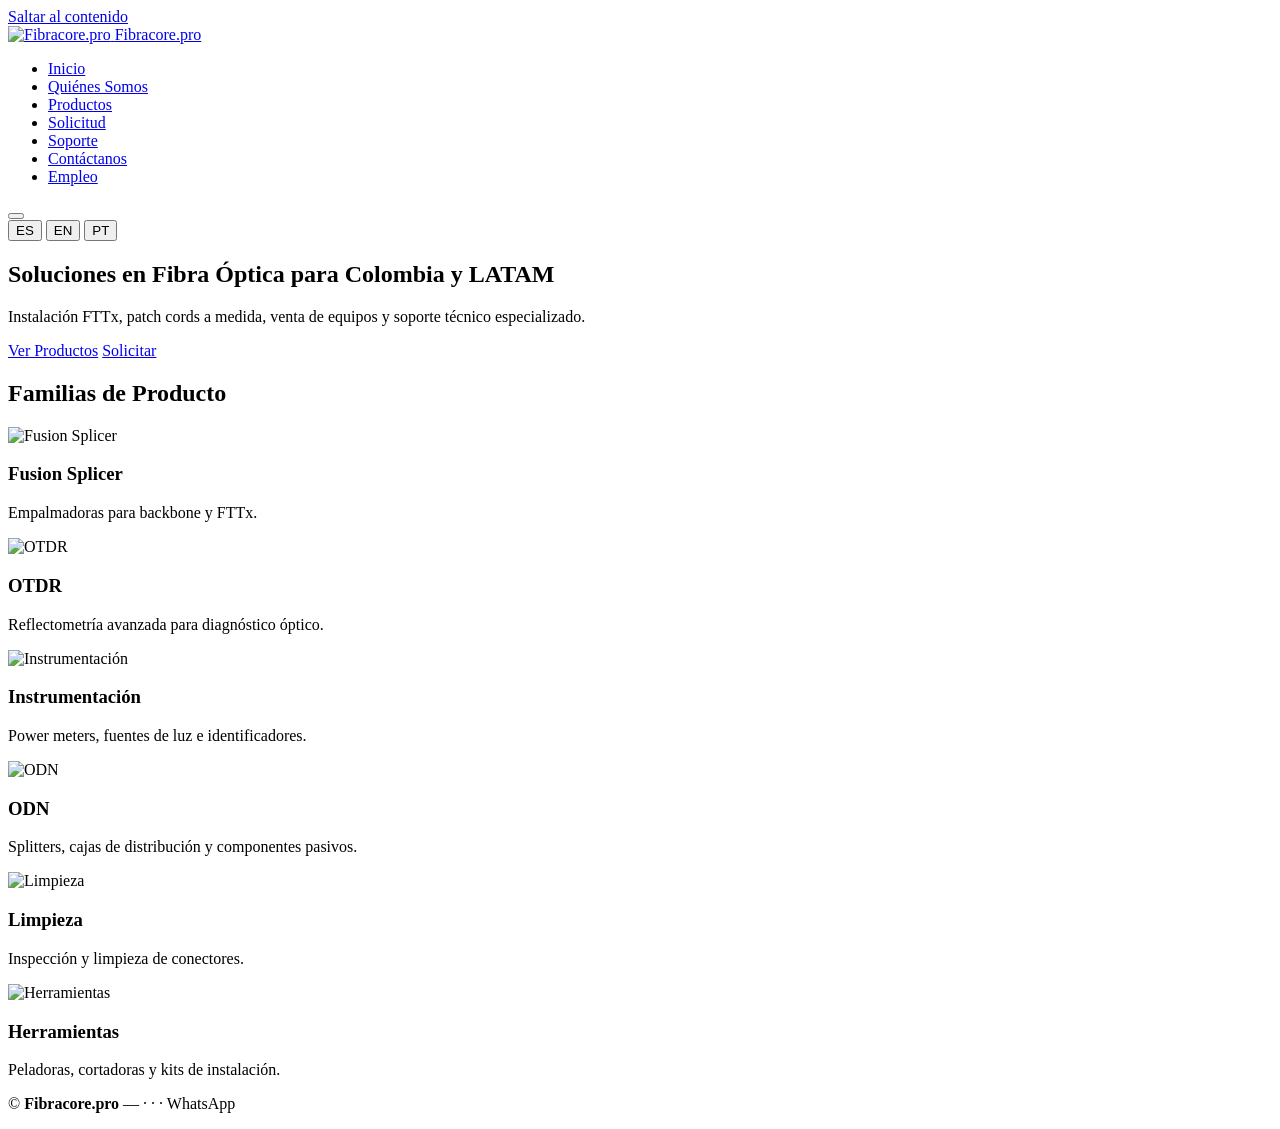
==== index.html @ 35633868 "Add files via upload First template for Fibracore.pro" ====
<!DOCTYPE html>
<html lang="es">
<head>
  <meta charset="UTF-8" />
  <meta name="viewport" content="width=device-width, initial-scale=1" />
  <meta name="description" content="Fibracore.pro: soluciones en fibra óptica en Colombia y LATAM. Instalación FTTx, patch cords, venta de equipos y soporte." />
  <title>Fibracore.pro</title>
  <link rel="stylesheet" href="assets/css/styles.css" />
  <script src="https://code.jquery.com/jquery-3.7.1.min.js"></script>
  <!-- <script src="assets/js/jquery-3.7.1.min.js"></script> -->
  <script src="config/config.js"></script>
  <script src="assets/js/i18n.js"></script>
  <script src="assets/js/main.js"></script>
</head>
<body>
  <a class="skip-link" href="#main">Saltar al contenido</a>
  <header>
    <a class="brand" href="index.html" aria-label="Fibracore.pro Home">
      <img src="assets/img/logo.svg" alt="Fibracore.pro"/>
      <span>Fibracore.pro</span>
    </a>

    <nav aria-label="Navegación principal">
      <ul>
        <li><a href="index.html" data-i18n="menu_home">Inicio</a></li>
        <li><a href="quienes-somos.html" data-i18n="menu_about">Quiénes Somos</a></li>
        <li><a href="productos.html" data-i18n="menu_products">Productos</a></li>
        <li><a href="solicitud.html" data-i18n="menu_request">Solicitud</a></li>
        <li><a href="soporte.html" data-i18n="menu_support">Soporte</a></li>
        <li><a href="contactanos.html" data-i18n="menu_contact">Contáctanos</a></li>
        <li><a href="empleo.html" data-i18n="menu_jobs">Empleo</a></li>
      </ul>
    </nav>

    <button class="hamburger" aria-label="Abrir menú" aria-expanded="false"><span></span></button>

    <div class="lang-selector" aria-label="Selector de idioma">
      <button class="lang-btn" data-lang="ES">ES</button>
      <button class="lang-btn" data-lang="EN">EN</button>
      <button class="lang-btn" data-lang="PT">PT</button>
    </div>
  </header>
  <main id="main">
    <section class="hero" style="background-image:url('assets/img/hero/hero-fttx.svg'); background-size:cover; background-position:center;">
      <h1 data-i18n="hero_title">Soluciones en Fibra Óptica para Colombia y LATAM</h1>
      <p data-i18n="hero_sub">Instalación FTTx, patch cords a medida, venta de equipos y soporte técnico especializado.</p>
      <div class="cta">
        <a class="btn" href="productos.html" data-i18n="cta_view_products">Ver Productos</a>
        <a class="btn" href="solicitud.html" data-i18n="cta_request">Solicitar</a>
      </div>
    </section>

    <section class="section">
      <h2 data-i18n="families_title">Familias de Producto</h2>
      <div class="cards">
        <article class="card"><img src="assets/img/productos/fusion.svg" alt="Fusion Splicer"><h3>Fusion Splicer</h3><p>Empalmadoras para backbone y FTTx.</p></article>
        <article class="card"><img src="assets/img/productos/otdr.svg" alt="OTDR"><h3>OTDR</h3><p>Reflectometría avanzada para diagnóstico óptico.</p></article>
        <article class="card"><img src="assets/img/productos/instrumentos.svg" alt="Instrumentación"><h3>Instrumentación</h3><p>Power meters, fuentes de luz e identificadores.</p></article>
        <article class="card"><img src="assets/img/productos/odn.svg" alt="ODN"><h3>ODN</h3><p>Splitters, cajas de distribución y componentes pasivos.</p></article>
        <article class="card"><img src="assets/img/productos/limpieza.svg" alt="Limpieza"><h3>Limpieza</h3><p>Inspección y limpieza de conectores.</p></article>
        <article class="card"><img src="assets/img/productos/herramientas.svg" alt="Herramientas"><h3>Herramientas</h3><p>Peladoras, cortadoras y kits de instalación.</p></article>
      </div>
    </section>
  </main>
  <footer>
    <p>
      © <span id="year"></span> <strong>Fibracore.pro</strong> — 
      <span id="f_direccion"></span> · 
      <a id="f_email"></a> · 
      <a id="f_tel"></a> ·
      <a id="f_whatsapp" target="_blank" rel="noopener" data-i18n="footer_whatsapp">WhatsApp</a>
    </p>
  </footer>

</body>
</html>
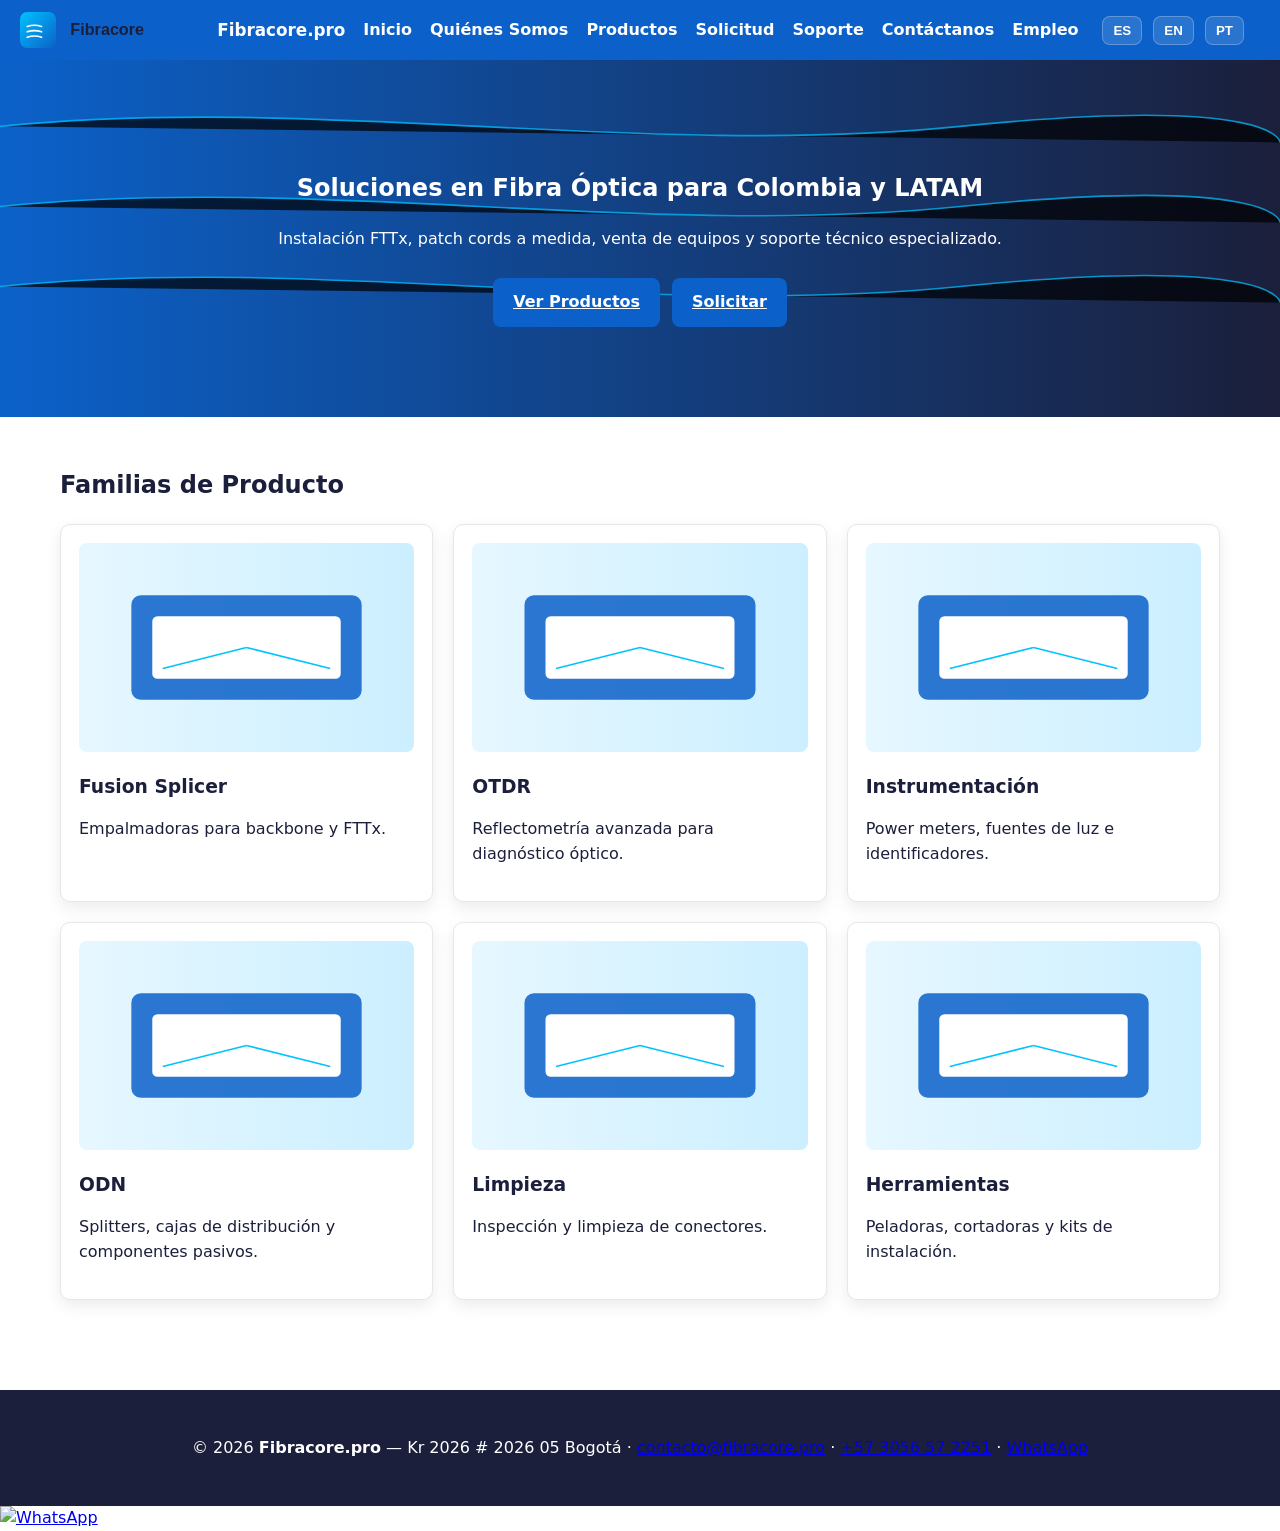
==== commit 9bac0470: "Update index.html Add Whatsapp button" ====
--- a/index.html
+++ b/index.html
@@ -71,6 +71,8 @@
       <a id="f_whatsapp" target="_blank" rel="noopener" data-i18n="footer_whatsapp">WhatsApp</a>
     </p>
   </footer>
-
+<a href="#" id="wa-floating" class="whatsapp-float" target="_blank">
+  <img src="https://upload.wikimedia.org" alt="WhatsApp">
+</a>
 </body>
-</html>+</html>
--- a/assets/css/styles.css
+++ b/assets/css/styles.css
@@ -0,0 +1,79 @@
+/* assets/css/styles.css (producción) */
+:root {
+  --color-primary: #0B61C9;
+  --color-accent:  #00C2FF;
+  --color-dark:    #1B1F3B;
+  --color-muted:   #6B7280;
+  --color-bg:      #FFFFFF;
+  --max-width:     1200px;
+
+  --radius: 10px;
+  --shadow: 0 6px 16px rgba(0,0,0,.08);
+}
+
+* { box-sizing: border-box; }
+html, body { margin: 0; padding: 0; }
+body {
+  font-family: "Inter", "Segoe UI", system-ui, -apple-system, Roboto, Helvetica, Arial, sans-serif;
+  color: var(--color-dark);
+  background: var(--color-bg);
+  line-height: 1.55;
+}
+
+/* Accesibilidad */
+a:focus-visible, button:focus-visible, input:focus-visible, select:focus-visible, textarea:focus-visible {
+  outline: 3px solid var(--color-accent);
+  outline-offset: 2px;
+}
+.skip-link { position: absolute; left: -9999px; top: auto; }
+.skip-link:focus { left: 16px; top: 16px; background:#fff; color:#000; padding:8px 12px; border-radius: 6px; }
+
+/* HEADER */
+header { position: sticky; top: 0; z-index: 100; background: var(--color-primary); color: #fff; display: grid; grid-template-columns: auto 1fr auto auto; align-items: center; gap: 16px; padding: 12px 20px; }
+.brand { display: inline-flex; align-items: center; gap: 10px; text-decoration: none; color:#fff; }
+.brand img { height: 36px; width: auto; display:block; }
+.brand span { font-weight: 700; font-size: 1.05rem; }
+nav ul { list-style: none; padding: 0; margin: 0; display: flex; gap: 18px; align-items: center; justify-content: center; }
+nav a { color: #fff; text-decoration: none; font-weight: 600; }
+nav a:hover { text-decoration: underline; }
+.lang-selector button { background: rgba(255,255,255,.12); color:#fff; border:1px solid rgba(255,255,255,.25); padding: 6px 10px; border-radius: 8px; cursor:pointer; margin-left: 6px; }
+.lang-selector button:hover { background: rgba(255,255,255,.2); }
+
+/* HAMBURGER (móvil) */
+.hamburger { display: none; width: 42px; height: 42px; border-radius: 8px; border:1px solid rgba(255,255,255,.3); background: transparent; color:#fff; cursor:pointer; }
+.hamburger span, .hamburger::before, .hamburger::after { content:""; display: block; height: 2px; background: #fff; margin: 7px 8px; }
+nav ul.open { display: flex; }
+.no-scroll { overflow: hidden; }
+
+/* HERO */
+.hero { color: #fff; text-align: center; padding: 90px 20px; background: linear-gradient(135deg, var(--color-primary), var(--color-dark)); }
+.hero .cta { display: inline-flex; gap: 12px; margin-top: 10px; }
+
+/* SECCIONES */
+.section { padding: 50px 20px; max-width: var(--max-width); margin: auto; }
+.section h2 { margin-top: 0; }
+
+/* CARDS */
+.cards { display: grid; grid-template-columns: repeat(12, 1fr); gap: 20px; }
+.card { grid-column: span 12; background: #fff; border: 1px solid #E5E7EB; border-radius: var(--radius); padding: 18px; box-shadow: var(--shadow); }
+.card img, .card svg { width: 100%; height: auto; border-radius: 8px; }
+.card h3 { margin-top: 12px; margin-bottom: 8px; }
+
+/* FORMULARIOS */
+form input, form textarea, form select { width: 100%; padding: 12px; border-radius: 8px; border: 1px solid #D1D5DB; margin-bottom: 12px; font-size: 1rem; }
+button, .btn { background: var(--color-primary); color:#fff; border: none; border-radius: 8px; padding: 12px 20px; cursor: pointer; font-weight: 600; }
+button:hover, .btn:hover { filter: brightness(0.95); }
+
+/* FOOTER */
+footer { background: var(--color-dark); color:#fff; text-align: center; padding: 30px 16px; margin-top: 40px; }
+
+/* GRID responsive */
+@media (min-width: 640px) { .card { grid-column: span 6; } }
+@media (min-width: 960px) { .card { grid-column: span 4; } }
+
+/* NAV responsive */
+@media (max-width: 900px) {
+  header { grid-template-columns: auto auto auto auto; }
+  nav ul { position: fixed; inset: 60px 0 0 0; background: var(--color-primary); flex-direction: column; padding: 20px; display: none; }
+  .hamburger { display: inline-block; }
+}
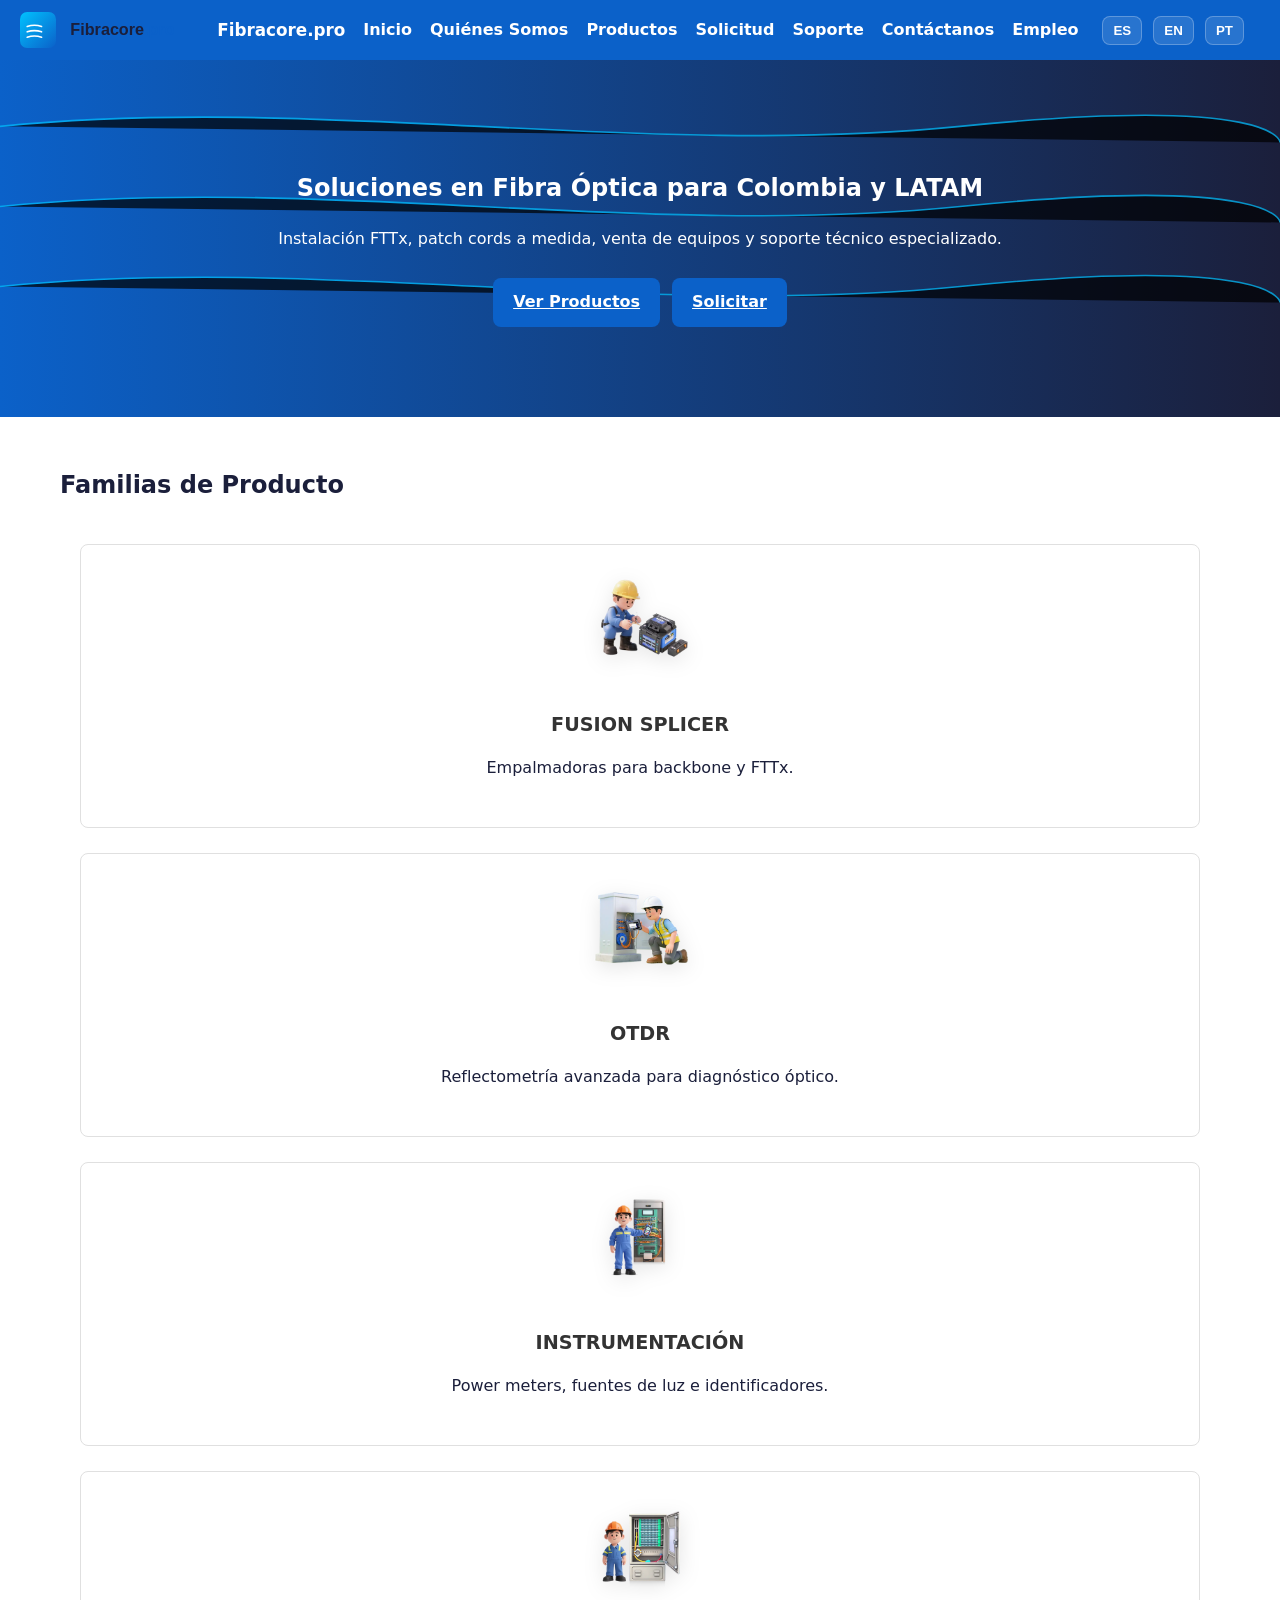
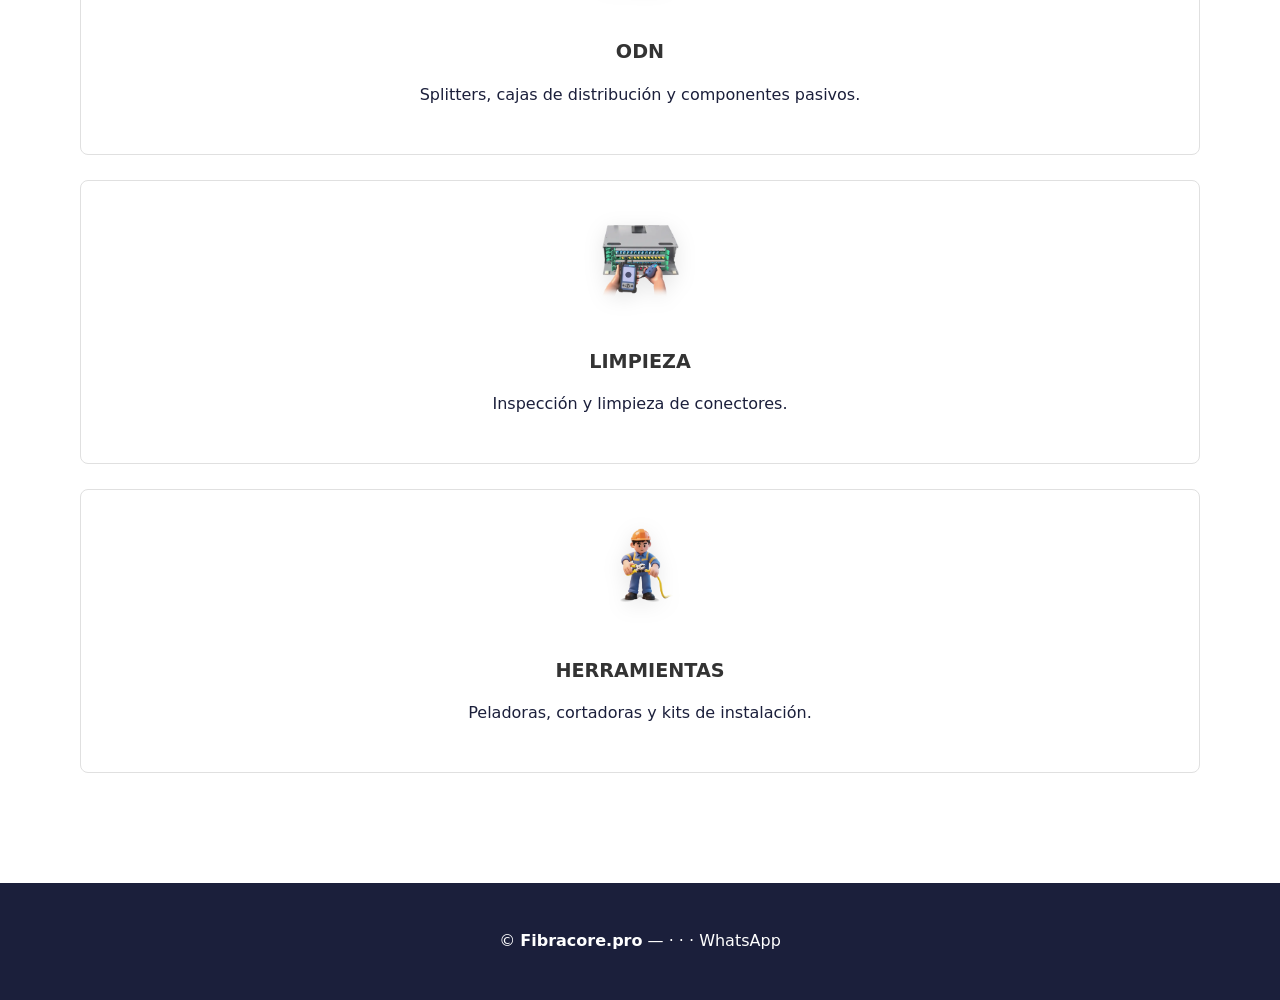
==== commit 7c2511c2: "Add files via upload Put images" ====
--- a/index.html
+++ b/index.html
@@ -53,12 +53,12 @@
     <section class="section">
       <h2 data-i18n="families_title">Familias de Producto</h2>
       <div class="cards">
-        <article class="card"><img src="assets/img/productos/fusion.svg" alt="Fusion Splicer"><h3>Fusion Splicer</h3><p>Empalmadoras para backbone y FTTx.</p></article>
-        <article class="card"><img src="assets/img/productos/otdr.svg" alt="OTDR"><h3>OTDR</h3><p>Reflectometría avanzada para diagnóstico óptico.</p></article>
-        <article class="card"><img src="assets/img/productos/instrumentos.svg" alt="Instrumentación"><h3>Instrumentación</h3><p>Power meters, fuentes de luz e identificadores.</p></article>
-        <article class="card"><img src="assets/img/productos/odn.svg" alt="ODN"><h3>ODN</h3><p>Splitters, cajas de distribución y componentes pasivos.</p></article>
-        <article class="card"><img src="assets/img/productos/limpieza.svg" alt="Limpieza"><h3>Limpieza</h3><p>Inspección y limpieza de conectores.</p></article>
-        <article class="card"><img src="assets/img/productos/herramientas.svg" alt="Herramientas"><h3>Herramientas</h3><p>Peladoras, cortadoras y kits de instalación.</p></article>
+        <article class="card"><picture><img src="assets/img/productos/fusion.png" alt="Fusion Splicer"><source srcset="assets/img/productos/fusion.webp" type="image/webp"></picture><h3>Fusion Splicer</h3><p>Empalmadoras para backbone y FTTx.</p></article>
+        <article class="card"><picture><img src="assets/img/productos/otdr.png" alt="OTDR"><source srcset="assets/img/productos/otdr.webp" type="image/webp"></picture><h3>OTDR</h3><p>Reflectometría avanzada para diagnóstico óptico.</p></article>
+        <article class="card"><picture><img src="assets/img/productos/instrumentos.png" alt="Instrumentación"><source srcset="assets/img/productos/instrumentos.webp" type="image/webp"></picture><h3>Instrumentación</h3><p>Power meters, fuentes de luz e identificadores.</p></article>
+        <article class="card"><picture><img src="assets/img/productos/odn.png" alt="ODN"><source srcset="assets/img/productos/odn.webp" type="image/webp"></picture><h3>ODN</h3><p>Splitters, cajas de distribución y componentes pasivos.</p></article>
+        <article class="card"><picture><img src="assets/img/productos/limpiezafiber.png" alt="Limpieza"><source srcset="assets/img/productos/limpiezafiber.webp" type="image/webp"></picture><h3>Limpieza</h3><p>Inspección y limpieza de conectores.</p></article>
+        <article class="card"><picture><img src="assets/img/productos/toolsfiber.png" alt="Herramientas"><source srcset="assets/img/productos/toolsfiber.webp" type="image/webp"></picture><h3>Herramientas</h3><p>Peladoras, cortadoras y kits de instalación.</p></article>
       </div>
     </section>
   </main>
@@ -71,8 +71,6 @@
       <a id="f_whatsapp" target="_blank" rel="noopener" data-i18n="footer_whatsapp">WhatsApp</a>
     </p>
   </footer>
-<a href="#" id="wa-floating" class="whatsapp-float" target="_blank">
-  <img src="https://upload.wikimedia.org" alt="WhatsApp">
-</a>
+
 </body>
-</html>
+</html>
--- a/assets/css/styles.css
+++ b/assets/css/styles.css
@@ -54,10 +54,46 @@
 .section h2 { margin-top: 0; }
 
 /* CARDS */
-.cards { display: grid; grid-template-columns: repeat(12, 1fr); gap: 20px; }
+/* The container for all product cards */
+.cards {
+    display: grid;
+    grid-template-columns: repeat(auto-fit, minmax(250px, 1fr));
+    gap: 25px;
+    padding: 20px;
+}
+
+/* Individual Card - Orientek Style */
+.card {
+    background: #ffffff;
+    border: 1px solid #e0e0e0; /* Subtle border */
+    border-radius: 8px;
+    padding: 30px;
+    text-align: center;
+    transition: all 0.3s ease; /* Smooth hover */
+}
+.card:hover {
+    box-shadow: 0 10px 20px rgba(0,0,0,0.1); /* Floating effect */
+    border-color: #ff6600; /* Orientek Orange highlight */
+    transform: translateY(-5px);
+}
+/* The SVG Icons (OTDR, Fusion, etc.) */
+.card img {
+    width: 120px; /* Standard size */
+    height: auto;
+    margin-bottom: 20px;
+    /* Soft shadow to make the SVG look 3D/Premium */
+    filter: drop-shadow(0 5px 10px rgba(0,0,0,0.1));
+}
+.card h3 {
+    color: #333;
+    font-size: 1.2rem;
+    margin-bottom: 10px;
+    text-transform: uppercase; /* Professional look */
+}
+/*.cards { display: grid; grid-template-columns: repeat(12, 1fr); gap: 20px; }
 .card { grid-column: span 12; background: #fff; border: 1px solid #E5E7EB; border-radius: var(--radius); padding: 18px; box-shadow: var(--shadow); }
 .card img, .card svg { width: 100%; height: auto; border-radius: 8px; }
-.card h3 { margin-top: 12px; margin-bottom: 8px; }
+.card h3 { margin-top: 12px; margin-bottom: 8px; } */
 
 /* FORMULARIOS */
 form input, form textarea, form select { width: 100%; padding: 12px; border-radius: 8px; border: 1px solid #D1D5DB; margin-bottom: 12px; font-size: 1rem; }
@@ -77,3 +113,17 @@
   nav ul { position: fixed; inset: 60px 0 0 0; background: var(--color-primary); flex-direction: column; padding: 20px; display: none; }
   .hamburger { display: inline-block; }
 }
+.whatsapp-float {
+    position: fixed;
+    bottom: 30px;
+    right: 30px;
+    background-color: #25d366;
+    width: 60px;
+    height: 60px;
+    border-radius: 50%;
+    display: flex;
+    justify-content: center;
+    align-items: center;
+    box-shadow: 2px 5px 10px rgba(0,0,0,0.2);
+    z-index: 9999;
+}
